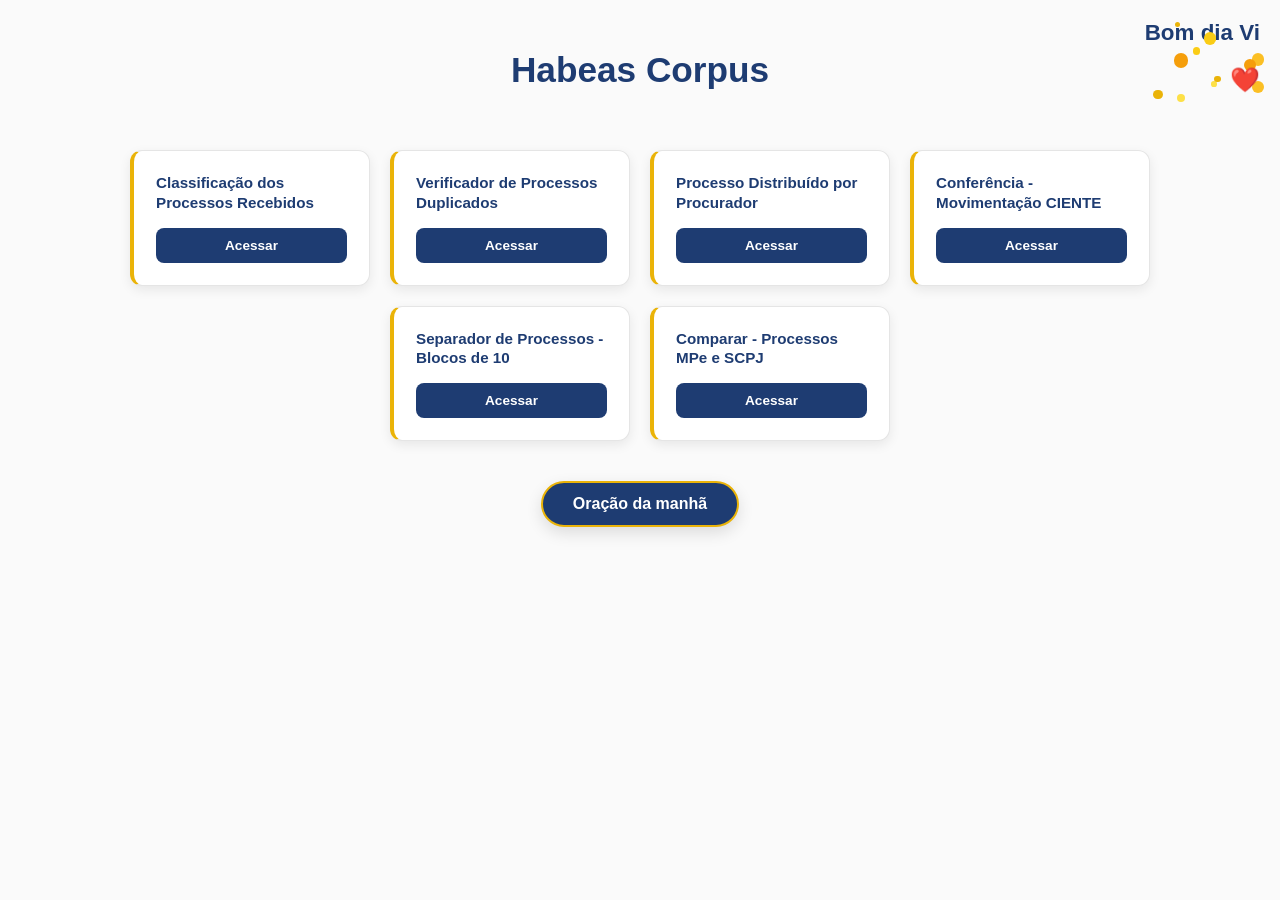
==== index.html @ 8ce51d02 "Update index.html" ====
<!DOCTYPE html>
<html lang="pt-BR">
<head>
  <meta charset="UTF-8">
  <title>Painel de Acesso Interno</title>
  <style>
    :root {
      --primary: #1e3c72;
      --primary-dark: #16305c;
      --accent: #eab308;
      --accent-light: #fde047;
      --muted: #6b7280;
      --bg-page: #fafafa;
      --bg-card: #ffffff;
      --border: #e5e5e5;
    }

    * { margin: 0; padding: 0; box-sizing: border-box; }

    body {
      font-family: 'Inter', -apple-system, BlinkMacSystemFont, 'Segoe UI', sans-serif;
      background: var(--bg-page);
      text-align: center;
      padding: 50px 20px;
      min-height: 100vh;
      color: #333;
    }

    h1 {
      cursor: pointer;
      position: relative;
      display: inline-block;
      font-size: 2.2rem;
      color: var(--primary);
      margin-bottom: 40px;
      font-weight: 700;
    }

    h1::after {
      content: " ";
      position: absolute;
      bottom: -8px;
      left: 0;
      width: 0%;
      height: 3px;
      background: var(--accent);
      transition: width 0.3s;
    }

    h1:hover::after { width: 100%; }

    /* Natalia */
    .natalia-container {
      position: fixed;
      top: 20px;
      right: 20px;
      z-index: 100;
      display: flex;
      flex-direction: column;
      align-items: flex-end;
      gap: 15px;
    }

    .natalia-flutuante {
      font-size: 1.4rem;
      font-weight: 700;
      color: var(--primary);
      animation: flutuar 3s ease-in-out infinite;
      opacity: 0;
      animation-fill-mode: forwards;
    }

    .estrelas {
      position: absolute;
      width: 100%;
      height: 100%;
      top: 0;
      left: 0;
    }

    .estrela {
      position: absolute;
      background-color: var(--accent);
      border-radius: 50%;
      animation: brilhar 2s infinite alternate;
    }

    .coracao {
      font-size: 1.5rem;
      animation: pulsar 1.5s ease-in-out infinite;
      margin-top: 5px;
      opacity: 0;
      animation-fill-mode: forwards;
    }

    /* Cards */
    .container {
      display: flex;
      flex-wrap: wrap;
      justify-content: center;
      gap: 20px;
      margin-top: 20px;
      perspective: 1000px;
      max-width: 1200px;
      margin-left: auto;
      margin-right: auto;
    }

    .card {
      background: var(--bg-card);
      padding: 22px;
      width: 240px;
      border-radius: 12px;
      box-shadow: 0 4px 12px rgba(0, 0, 0, 0.08);
      border: 1px solid var(--border);
      border-left: 4px solid var(--accent);
      transition: transform 0.3s, box-shadow 0.3s;
      opacity: 0;
      transform: translateY(30px);
      animation: aparecer 0.8s forwards;
      text-align: left;
    }

    .card:nth-child(1) { animation-delay: 0.2s; }
    .card:nth-child(2) { animation-delay: 0.4s; }
    .card:nth-child(3) { animation-delay: 0.6s; }

    .card:hover {
      transform: translateY(-8px);
      box-shadow: 0 12px 30px rgba(0, 0, 0, 0.15);
    }

    .card h3 {
      color: var(--primary);
      margin-bottom: 15px;
      font-size: 0.95rem;
      font-weight: 700;
      line-height: 1.3;
    }

    .card a {
      display: block;
      margin-top: 10px;
      text-decoration: none;
      color: #fff;
      background: var(--primary);
      padding: 10px;
      border-radius: 8px;
      transition: all 0.3s;
      font-weight: 600;
      font-size: 0.85rem;
      text-align: center;
    }

    .card a:hover {
      background: var(--accent);
      color: #1a1500;
      transform: scale(1.03);
    }

    /* Confetes */
    .confete {
      position: fixed;
      width: 10px;
      height: 10px;
      opacity: 0;
      z-index: 99;
      pointer-events: none;
    }

    /* Mensagem */
    .mensagem-especial {
      position: fixed;
      bottom: 30px;
      left: 50%;
      transform: translateX(-50%);
      background: #fff;
      padding: 15px 25px;
      border-radius: 10px;
      box-shadow: 0 5px 25px rgba(0, 0, 0, 0.15);
      font-size: 1.1rem;
      color: var(--primary);
      font-weight: 700;
      z-index: 100;
      border: 2px solid var(--accent);
      opacity: 0;
      transition: opacity 0.3s;
    }

    .mensagem-especial.mostrar {
      animation: mostrarMensagem 3s forwards;
    }

    /* Botão oração */
    .botao-oracao {
      display: inline-block;
      background: var(--primary);
      color: #fff;
      padding: 12px 30px;
      border-radius: 50px;
      font-size: 1rem;
      font-weight: 700;
      text-decoration: none;
      margin-top: 40px;
      border: 2px solid var(--accent);
      cursor: pointer;
      transition: all 0.3s;
      box-shadow: 0 6px 16px rgba(0, 0, 0, 0.12);
      position: relative;
      overflow: hidden;
      opacity: 0;
      animation: aparecerBotao 1s forwards;
      animation-delay: 1s;
    }

    .botao-oracao:hover {
      transform: translateY(-5px);
      box-shadow: 0 12px 25px rgba(0, 0, 0, 0.18);
      background: var(--primary-dark);
    }

    /* Modal oração */
    .modal-oracao {
      position: fixed;
      top: 0;
      left: 0;
      width: 100%;
      height: 100%;
      background: rgba(0, 0, 0, 0.7);
      display: flex;
      align-items: center;
      justify-content: center;
      z-index: 10000;
      padding: 20px;
      opacity: 0;
      animation: aparecerModal 0.5s forwards;
    }

    .conteudo-modal {
      background: var(--primary);
      color: var(--accent-light);
      padding: 40px;
      border-radius: 20px;
      max-width: 600px;
      border: 3px solid var(--accent);
      box-shadow: 0 20px 60px rgba(0, 0, 0, 0.4);
      text-align: center;
      transform: scale(0.9);
      animation: ampliarModal 0.5s forwards 0.3s;
    }

    @keyframes flutuar {
      0%, 100% { transform: translateY(0); opacity: 1; }
      50% { transform: translateY(-10px); opacity: 1; }
    }

    @keyframes brilhar {
      0% { opacity: 0.3; transform: scale(0.8); }
      100% { opacity: 1; transform: scale(1); }
    }

    @keyframes pulsar {
      0% { transform: scale(1); opacity: 1; }
      50% { transform: scale(1.2); opacity: 1; }
      100% { transform: scale(1); opacity: 1; }
    }

    @keyframes aparecer {
      0% { opacity: 0; transform: translateY(30px); }
      100% { opacity: 1; transform: translateY(0); }
    }

    @keyframes aparecerBotao {
      0% { opacity: 0; transform: translateY(30px); }
      100% { opacity: 1; transform: translateY(0); }
    }

    @keyframes mostrarMensagem {
      0% { opacity: 0; transform: translateX(-50%) translateY(20px); }
      15% { opacity: 1; transform: translateX(-50%) translateY(0); }
      85% { opacity: 1; transform: translateX(-50%) translateY(0); }
      100% { opacity: 0; transform: translateX(-50%) translateY(20px); }
    }

    @keyframes voarConfete {
      0% { opacity: 1; transform: translateY(0) rotate(0deg); }
      100% { opacity: 0; transform: translateY(100vh) rotate(360deg); }
    }

    @keyframes aparecerModal {
      0% { opacity: 0; }
      100% { opacity: 1; }
    }

    @keyframes ampliarModal {
      0% { transform: scale(0.9); }
      100% { transform: scale(1); }
    }

    @keyframes cairPoeiraDourada {
      0% { transform: translateY(-100px) rotate(0deg); opacity: 0; }
      10% { opacity: 1; }
      100% { transform: translateY(100vh) rotate(360deg); opacity: 0; }
    }

    @media (max-width: 768px) {
      h1 { font-size: 1.6rem; }
      .card { width: 100%; max-width: 320px; }
    }
  </style>
</head>
<body>
  <div class="natalia-container">
    <div class="natalia-flutuante">Bom dia Vidaaa!</div>
    <div class="estrelas" id="estrelas"></div>
    <div class="coracao">❤️</div>
  </div>

  <h1 onclick="toggleExtrair()">Habeas Corpus</h1>

  <div class="container">

    <div class="card">
      <h3>Classificação dos Processos Recebidos</h3>
      <a href="recebidos-atualizados-cancelados.html" target="_blank">Acessar</a>
    </div>

    <div class="card">
      <h3>Verificador de Processos Duplicados</h3>
      <a href="duplicados.html" target="_blank">Acessar</a>
    </div>

    <div class="card">
      <h3>Processo Distribuído por Procurador</h3>
      <a href="distribuicao-por-pj.html" target="_blank">Acessar</a>
    </div>

    <div class="card">
      <h3>Conferência - Movimentação CIENTE</h3>
      <a href="separador-ciente.html" target="_blank">Acessar</a>
    </div>

    <div class="card">
      <h3>Separador de Processos - Blocos de 10</h3>
      <a href="blocos10.html" target="_blank">Acessar</a>
    </div>

    <div class="card">
      <h3>Comparar - Processos MPe e SCPJ</h3>
      <a href="Comparar-MPe-e-SCPJ.html" target="_blank">Acessar</a>
    </div>

  </div>

  <div id="mensagemDia" class="mensagem-especial">Tenha um dia Iluminado ✨</div>

  <button class="botao-oracao" onclick="fazerOracao()">
    Oração da manhã
  </button>

  <script>
    function toggleExtrair() {
      mostrarMensagemDia();
      criarConfetes();
    }

    function mostrarMensagemDia() {
      const mensagem = document.getElementById("mensagemDia");
      mensagem.classList.remove("mostrar");
      void mensagem.offsetWidth;
      mensagem.classList.add("mostrar");
      setTimeout(() => {
        mensagem.classList.remove("mostrar");
      }, 3000);
    }

    function criarEstrelasNatalia() {
      const estrelasContainer = document.getElementById('estrelas');
      const cores = ['#eab308', '#fbbf24', '#f59e0b', '#fde047', '#facc15'];

      for (let i = 0; i < 12; i++) {
        const estrela = document.createElement('div');
        estrela.classList.add('estrela');
        estrela.style.left = `${Math.random() * 100}%`;
        estrela.style.top = `${Math.random() * 100}%`;
        const tamanho = Math.random() * 10 + 5;
        estrela.style.width = `${tamanho}px`;
        estrela.style.height = `${tamanho}px`;
        estrela.style.backgroundColor = cores[Math.floor(Math.random() * cores.length)];
        estrela.style.animationDelay = `${Math.random() * 2}s`;
        estrelasContainer.appendChild(estrela);
      }
    }

    function criarConfetes() {
      const cores = ['#eab308', '#fbbf24', '#f59e0b', '#fde047', '#1e3c72', '#2a5298'];

      for (let i = 0; i < 50; i++) {
        const confete = document.createElement('div');
        confete.classList.add('confete');
        const posX = Math.random() * window.innerWidth;
        const cor = cores[Math.floor(Math.random() * cores.length)];
        const tamanho = Math.random() * 10 + 5;
        const duracao = Math.random() * 3 + 2;
        const atraso = Math.random() * 0.5;
        const forma = Math.random() > 0.5 ? '50%' : '0';

        confete.style.left = `${posX}px`;
        confete.style.top = `-20px`;
        confete.style.backgroundColor = cor;
        confete.style.width = `${tamanho}px`;
        confete.style.height = `${tamanho}px`;
        confete.style.borderRadius = forma;
        confete.style.animation = `voarConfete ${duracao}s ease-in ${atraso}s forwards`;

        document.body.appendChild(confete);
        setTimeout(() => confete.remove(), (duracao + atraso) * 1000);
      }
    }

    function entradaNatalia() {
      const nome = document.querySelector('.natalia-flutuante');
      let texto = nome.textContent;
      nome.textContent = '';
      let i = 0;
      const digitar = setInterval(() => {
        if (i < texto.length) {
          nome.textContent += texto.charAt(i);
          i++;
        } else {
          clearInterval(digitar);
        }
      }, 100);
    }

    function fazerOracao() {
      const oracao = `Senhor Deus Todo-Poderoso,

Em nome de Jesus Cristo, clamo pela proteção do Salmo 91.
Cobre-me com Tuas asas poderosas,
Guarda-me em todos os meus caminhos,
Livra-me de todo mal e perigo.

Que Teus anjos me sustentem em suas mãos,
E que em Ti eu encontre meu refúgio e fortaleza.
Amém.`;

      const modal = document.createElement('div');
      modal.className = 'modal-oracao';

      const conteudoModal = document.createElement('div');
      conteudoModal.className = 'conteudo-modal';

      conteudoModal.innerHTML = `
        <h2 style="color: #fde047; margin-bottom: 30px;">Oração da manhã</h2>
        <div style="white-space: pre-line; font-size: 1.1rem; line-height: 1.6; margin-bottom: 30px; text-align: left;">${oracao}</div>
        <button onclick="fecharOracao()" style="
          background: #eab308;
          color: #1a1500;
          border: none;
          padding: 12px 30px;
          border-radius: 50px;
          font-size: 1rem;
          font-weight: bold;
          cursor: pointer;
          transition: all 0.3s;
        ">Amém</button>
      `;

      modal.appendChild(conteudoModal);
      document.body.appendChild(modal);

      for (let i = 0; i < 30; i++) {
        setTimeout(() => criarParticulaDourada(modal), i * 50);
      }
    }

    function fecharOracao() {
      const modal = document.querySelector('.modal-oracao');
      if (modal) modal.remove();
    }

    function criarParticulaDourada(container) {
      const particula = document.createElement('div');
      particula.style.position = 'absolute';
      particula.style.width = '8px';
      particula.style.height = '8px';
      particula.style.background = '#eab308';
      particula.style.borderRadius = '50%';
      particula.style.left = `${Math.random() * 100}%`;
      particula.style.top = '0';
      particula.style.animation = `cairPoeiraDourada ${Math.random() * 2 + 1}s linear forwards`;
      particula.style.boxShadow = '0 0 10px #eab308';
      container.appendChild(particula);
      setTimeout(() => { if (particula.parentNode) particula.remove(); }, 2000);
    }

    document.addEventListener('DOMContentLoaded', function() {
      criarEstrelasNatalia();
      entradaNatalia();
      setTimeout(criarConfetes, 1000);
    });
  </script>
</body>
</html>
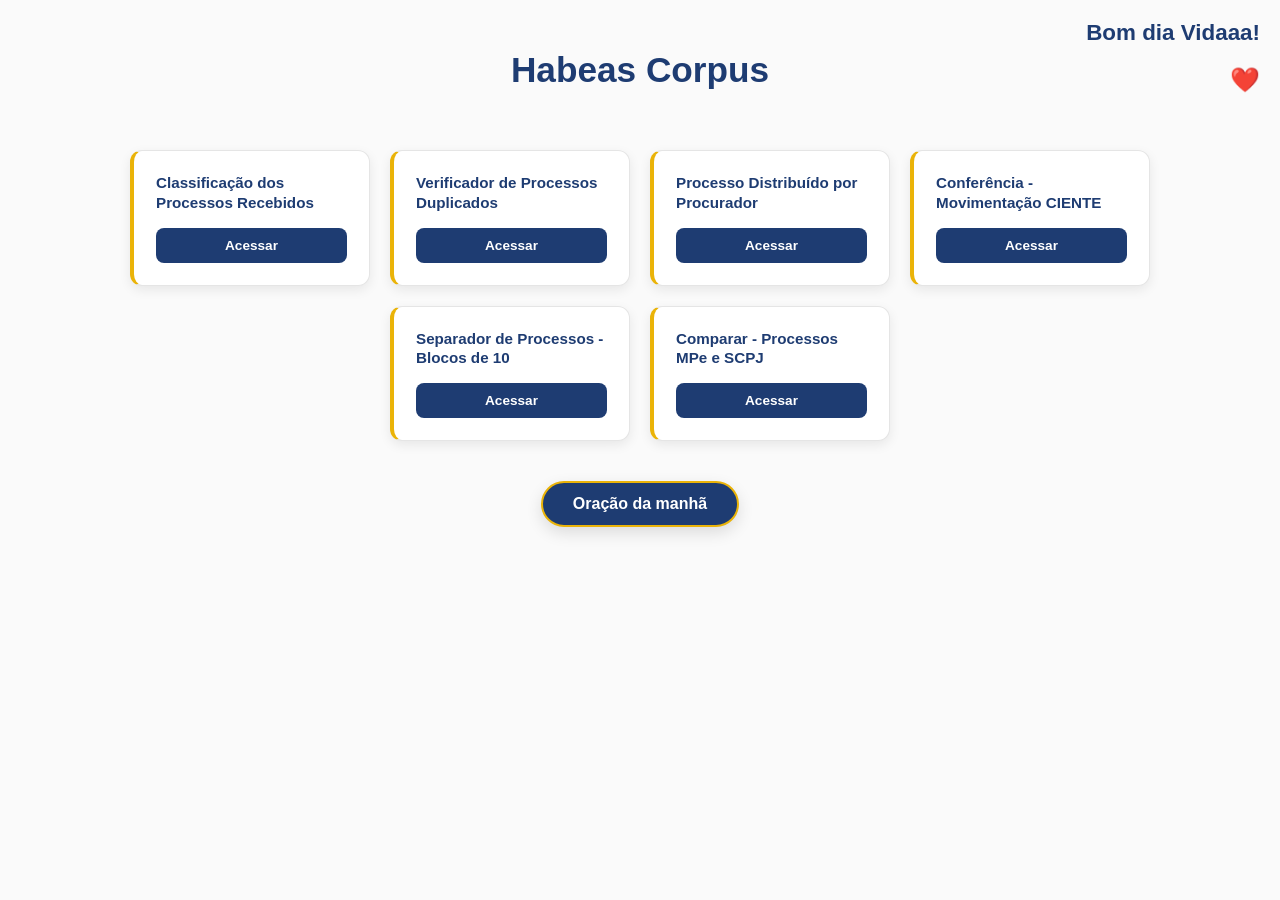
==== commit c58089d1: "Update index.html" ====
--- a/index.html
+++ b/index.html
@@ -432,7 +432,7 @@
         }
       }, 100);
     }
-
+/*
     function fazerOracao() {
       const oracao = `Senhor Deus Todo-Poderoso,
 
@@ -473,6 +473,7 @@
       for (let i = 0; i < 30; i++) {
         setTimeout(() => criarParticulaDourada(modal), i * 50);
       }
+      
     }
 
     function fecharOracao() {
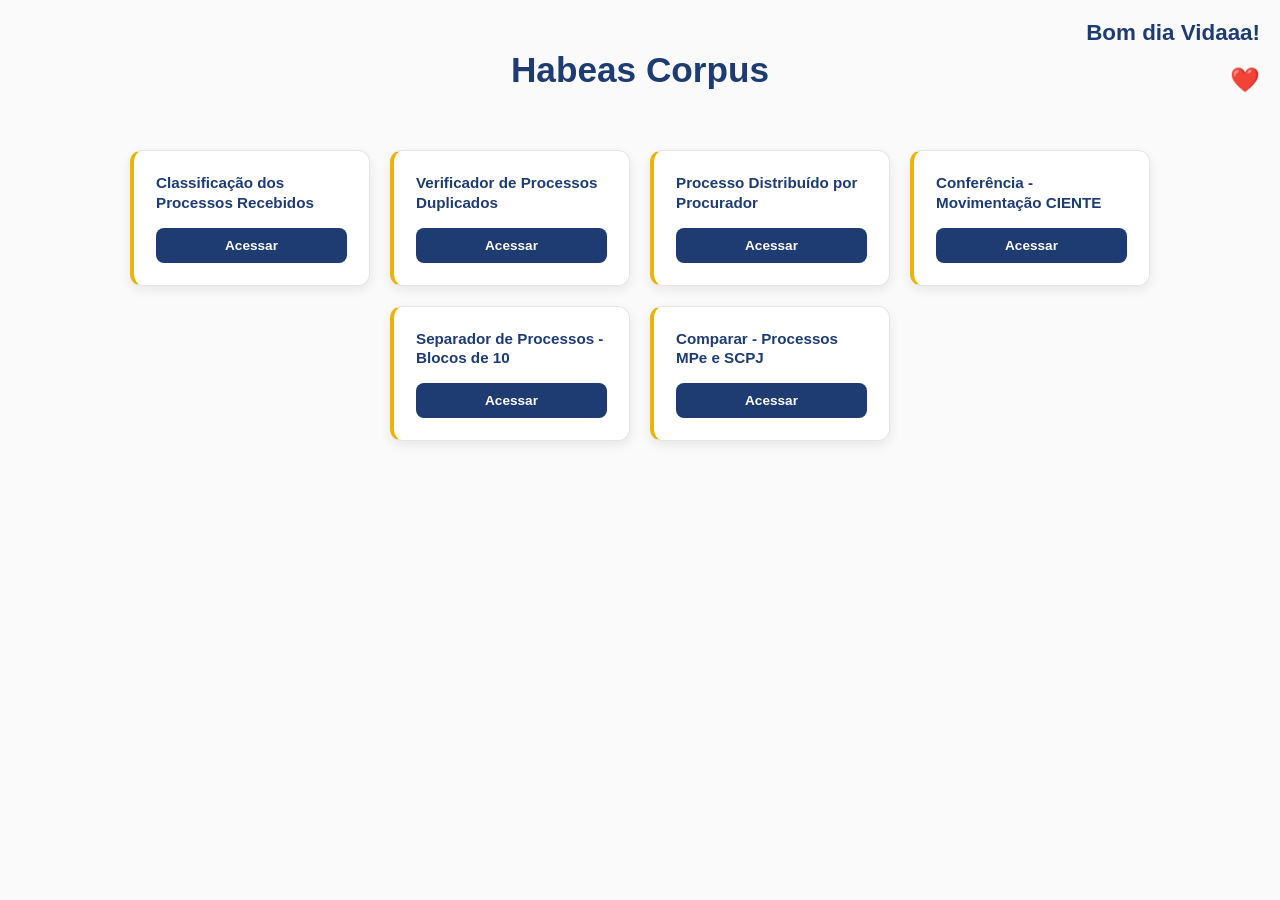
==== commit 26a0a961: "Update index.html" ====
--- a/index.html
+++ b/index.html
@@ -353,11 +353,12 @@
   </div>
 
   <div id="mensagemDia" class="mensagem-especial">Tenha um dia Iluminado ✨</div>
-
+<!-- 
   <button class="botao-oracao" onclick="fazerOracao()">
     Oração da manhã
   </button>
-
+-->
+  
   <script>
     function toggleExtrair() {
       mostrarMensagemDia();
@@ -473,7 +474,7 @@
       for (let i = 0; i < 30; i++) {
         setTimeout(() => criarParticulaDourada(modal), i * 50);
       }
-      
+      */
     }
 
     function fecharOracao() {
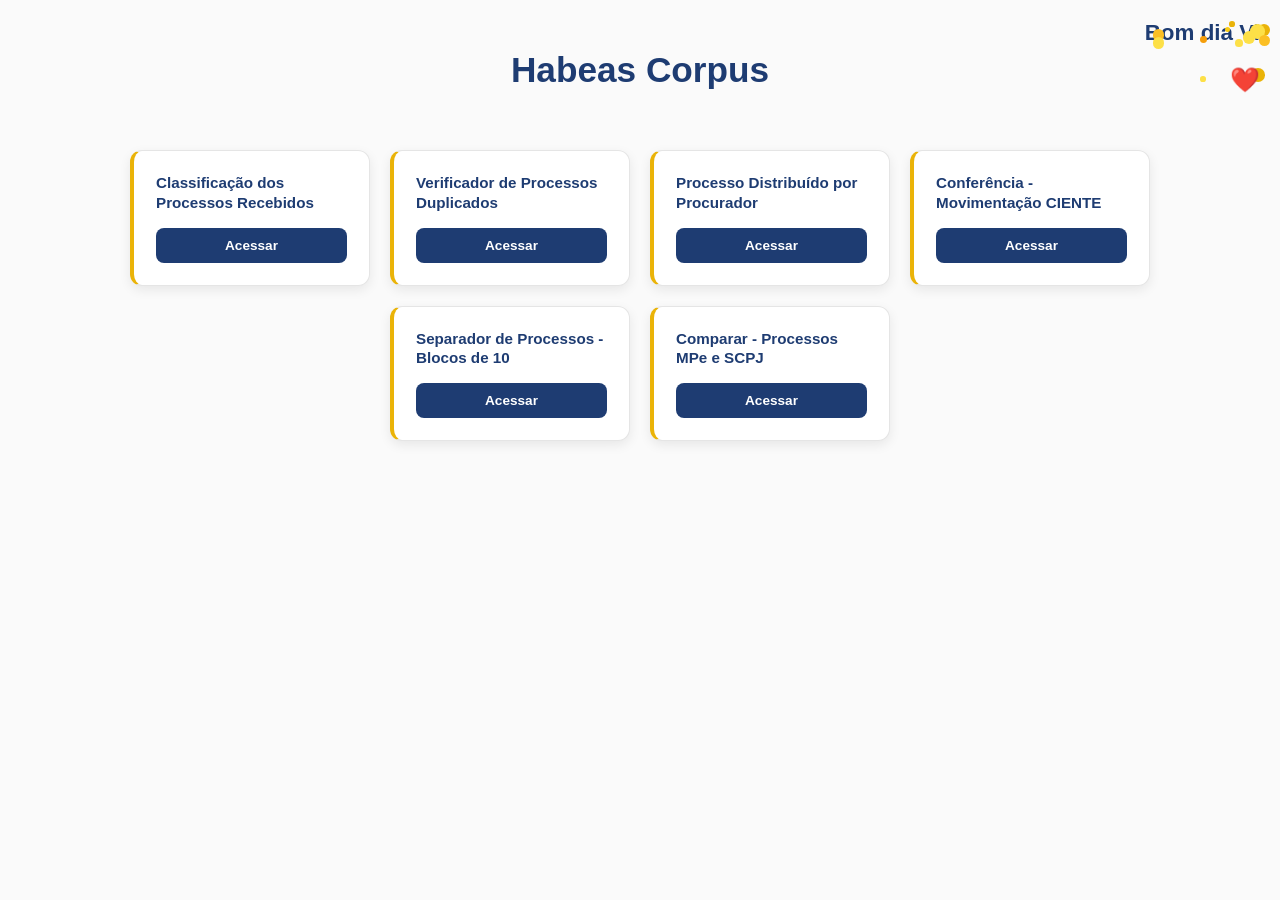
==== commit 243d4b6d: "Update index.html" ====
--- a/index.html
+++ b/index.html
@@ -49,7 +49,6 @@
 
     h1:hover::after { width: 100%; }
 
-    /* Natalia */
     .natalia-container {
       position: fixed;
       top: 20px;
@@ -93,7 +92,6 @@
       animation-fill-mode: forwards;
     }
 
-    /* Cards */
     .container {
       display: flex;
       flex-wrap: wrap;
@@ -158,7 +156,6 @@
       transform: scale(1.03);
     }
 
-    /* Confetes */
     .confete {
       position: fixed;
       width: 10px;
@@ -168,7 +165,6 @@
       pointer-events: none;
     }
 
-    /* Mensagem */
     .mensagem-especial {
       position: fixed;
       bottom: 30px;
@@ -191,64 +187,6 @@
       animation: mostrarMensagem 3s forwards;
     }
 
-    /* Botão oração */
-    .botao-oracao {
-      display: inline-block;
-      background: var(--primary);
-      color: #fff;
-      padding: 12px 30px;
-      border-radius: 50px;
-      font-size: 1rem;
-      font-weight: 700;
-      text-decoration: none;
-      margin-top: 40px;
-      border: 2px solid var(--accent);
-      cursor: pointer;
-      transition: all 0.3s;
-      box-shadow: 0 6px 16px rgba(0, 0, 0, 0.12);
-      position: relative;
-      overflow: hidden;
-      opacity: 0;
-      animation: aparecerBotao 1s forwards;
-      animation-delay: 1s;
-    }
-
-    .botao-oracao:hover {
-      transform: translateY(-5px);
-      box-shadow: 0 12px 25px rgba(0, 0, 0, 0.18);
-      background: var(--primary-dark);
-    }
-
-    /* Modal oração */
-    .modal-oracao {
-      position: fixed;
-      top: 0;
-      left: 0;
-      width: 100%;
-      height: 100%;
-      background: rgba(0, 0, 0, 0.7);
-      display: flex;
-      align-items: center;
-      justify-content: center;
-      z-index: 10000;
-      padding: 20px;
-      opacity: 0;
-      animation: aparecerModal 0.5s forwards;
-    }
-
-    .conteudo-modal {
-      background: var(--primary);
-      color: var(--accent-light);
-      padding: 40px;
-      border-radius: 20px;
-      max-width: 600px;
-      border: 3px solid var(--accent);
-      box-shadow: 0 20px 60px rgba(0, 0, 0, 0.4);
-      text-align: center;
-      transform: scale(0.9);
-      animation: ampliarModal 0.5s forwards 0.3s;
-    }
-
     @keyframes flutuar {
       0%, 100% { transform: translateY(0); opacity: 1; }
       50% { transform: translateY(-10px); opacity: 1; }
@@ -266,11 +204,6 @@
     }
 
     @keyframes aparecer {
-      0% { opacity: 0; transform: translateY(30px); }
-      100% { opacity: 1; transform: translateY(0); }
-    }
-
-    @keyframes aparecerBotao {
       0% { opacity: 0; transform: translateY(30px); }
       100% { opacity: 1; transform: translateY(0); }
     }
@@ -285,22 +218,6 @@
     @keyframes voarConfete {
       0% { opacity: 1; transform: translateY(0) rotate(0deg); }
       100% { opacity: 0; transform: translateY(100vh) rotate(360deg); }
-    }
-
-    @keyframes aparecerModal {
-      0% { opacity: 0; }
-      100% { opacity: 1; }
-    }
-
-    @keyframes ampliarModal {
-      0% { transform: scale(0.9); }
-      100% { transform: scale(1); }
-    }
-
-    @keyframes cairPoeiraDourada {
-      0% { transform: translateY(-100px) rotate(0deg); opacity: 0; }
-      10% { opacity: 1; }
-      100% { transform: translateY(100vh) rotate(360deg); opacity: 0; }
     }
 
     @media (max-width: 768px) {
@@ -353,12 +270,7 @@
   </div>
 
   <div id="mensagemDia" class="mensagem-especial">Tenha um dia Iluminado ✨</div>
-<!-- 
-  <button class="botao-oracao" onclick="fazerOracao()">
-    Oração da manhã
-  </button>
--->
-  
+
   <script>
     function toggleExtrair() {
       mostrarMensagemDia();
@@ -433,69 +345,6 @@
         }
       }, 100);
     }
-/*
-    function fazerOracao() {
-      const oracao = `Senhor Deus Todo-Poderoso,
-
-Em nome de Jesus Cristo, clamo pela proteção do Salmo 91.
-Cobre-me com Tuas asas poderosas,
-Guarda-me em todos os meus caminhos,
-Livra-me de todo mal e perigo.
-
-Que Teus anjos me sustentem em suas mãos,
-E que em Ti eu encontre meu refúgio e fortaleza.
-Amém.`;
-
-      const modal = document.createElement('div');
-      modal.className = 'modal-oracao';
-
-      const conteudoModal = document.createElement('div');
-      conteudoModal.className = 'conteudo-modal';
-
-      conteudoModal.innerHTML = `
-        <h2 style="color: #fde047; margin-bottom: 30px;">Oração da manhã</h2>
-        <div style="white-space: pre-line; font-size: 1.1rem; line-height: 1.6; margin-bottom: 30px; text-align: left;">${oracao}</div>
-        <button onclick="fecharOracao()" style="
-          background: #eab308;
-          color: #1a1500;
-          border: none;
-          padding: 12px 30px;
-          border-radius: 50px;
-          font-size: 1rem;
-          font-weight: bold;
-          cursor: pointer;
-          transition: all 0.3s;
-        ">Amém</button>
-      `;
-
-      modal.appendChild(conteudoModal);
-      document.body.appendChild(modal);
-
-      for (let i = 0; i < 30; i++) {
-        setTimeout(() => criarParticulaDourada(modal), i * 50);
-      }
-      */
-    }
-
-    function fecharOracao() {
-      const modal = document.querySelector('.modal-oracao');
-      if (modal) modal.remove();
-    }
-
-    function criarParticulaDourada(container) {
-      const particula = document.createElement('div');
-      particula.style.position = 'absolute';
-      particula.style.width = '8px';
-      particula.style.height = '8px';
-      particula.style.background = '#eab308';
-      particula.style.borderRadius = '50%';
-      particula.style.left = `${Math.random() * 100}%`;
-      particula.style.top = '0';
-      particula.style.animation = `cairPoeiraDourada ${Math.random() * 2 + 1}s linear forwards`;
-      particula.style.boxShadow = '0 0 10px #eab308';
-      container.appendChild(particula);
-      setTimeout(() => { if (particula.parentNode) particula.remove(); }, 2000);
-    }
 
     document.addEventListener('DOMContentLoaded', function() {
       criarEstrelasNatalia();
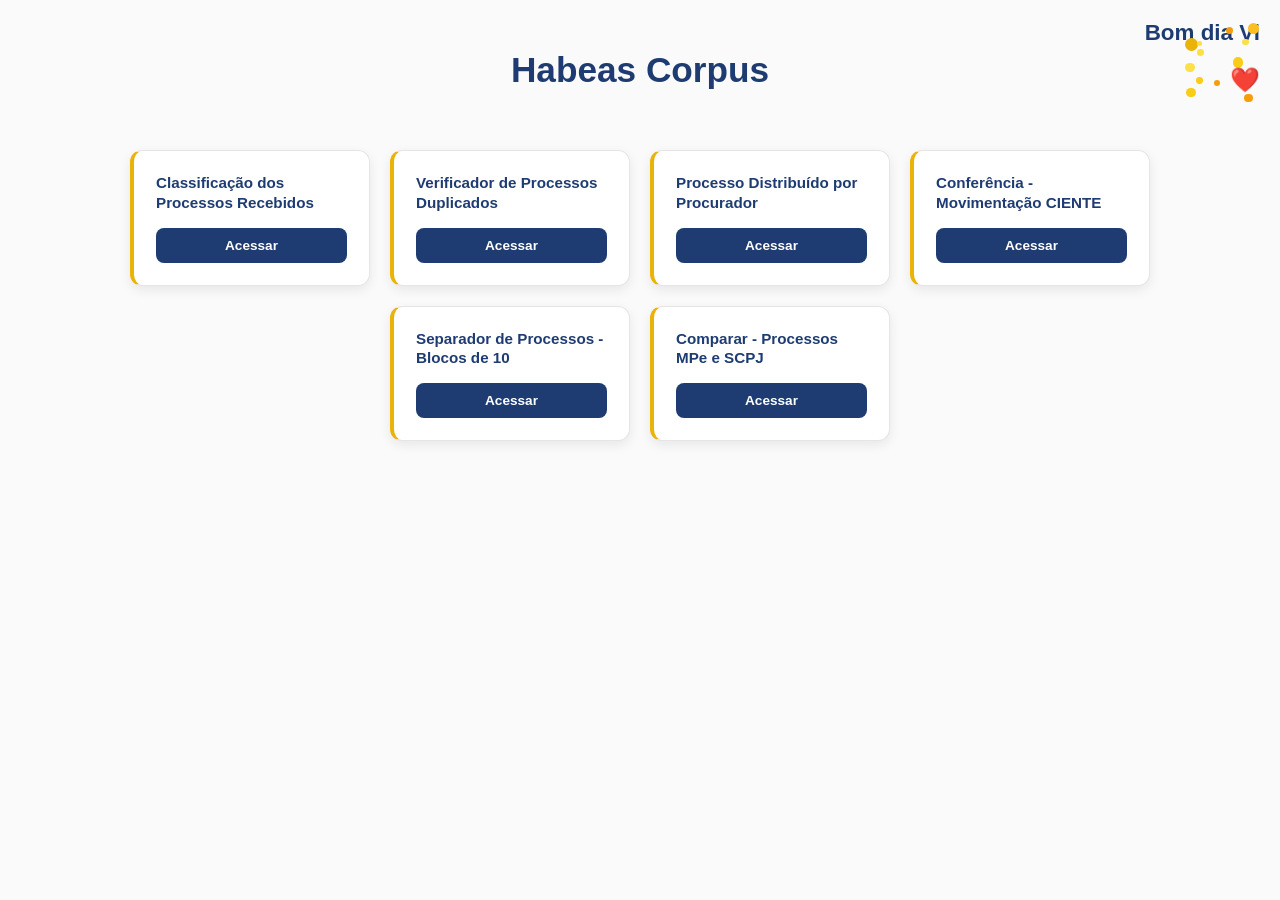
==== commit 4cdcc415: "Update index.html" ====
--- a/index.html
+++ b/index.html
@@ -187,6 +187,64 @@
       animation: mostrarMensagem 3s forwards;
     }
 
+    /* Botão oração - oculto
+    .botao-oracao {
+      display: inline-block;
+      background: var(--primary);
+      color: #fff;
+      padding: 12px 30px;
+      border-radius: 50px;
+      font-size: 1rem;
+      font-weight: 700;
+      text-decoration: none;
+      margin-top: 40px;
+      border: 2px solid var(--accent);
+      cursor: pointer;
+      transition: all 0.3s;
+      box-shadow: 0 6px 16px rgba(0, 0, 0, 0.12);
+      position: relative;
+      overflow: hidden;
+      opacity: 0;
+      animation: aparecerBotao 1s forwards;
+      animation-delay: 1s;
+    }
+
+    .botao-oracao:hover {
+      transform: translateY(-5px);
+      box-shadow: 0 12px 25px rgba(0, 0, 0, 0.18);
+      background: var(--primary-dark);
+    }
+
+    .modal-oracao {
+      position: fixed;
+      top: 0;
+      left: 0;
+      width: 100%;
+      height: 100%;
+      background: rgba(0, 0, 0, 0.7);
+      display: flex;
+      align-items: center;
+      justify-content: center;
+      z-index: 10000;
+      padding: 20px;
+      opacity: 0;
+      animation: aparecerModal 0.5s forwards;
+    }
+
+    .conteudo-modal {
+      background: var(--primary);
+      color: var(--accent-light);
+      padding: 40px;
+      border-radius: 20px;
+      max-width: 600px;
+      border: 3px solid var(--accent);
+      box-shadow: 0 20px 60px rgba(0, 0, 0, 0.4);
+      text-align: center;
+      transform: scale(0.9);
+      animation: ampliarModal 0.5s forwards 0.3s;
+    }
+    */
+
     @keyframes flutuar {
       0%, 100% { transform: translateY(0); opacity: 1; }
       50% { transform: translateY(-10px); opacity: 1; }
@@ -204,6 +262,11 @@
     }
 
     @keyframes aparecer {
+      0% { opacity: 0; transform: translateY(30px); }
+      100% { opacity: 1; transform: translateY(0); }
+    }
+
+    @keyframes aparecerBotao {
       0% { opacity: 0; transform: translateY(30px); }
       100% { opacity: 1; transform: translateY(0); }
     }
@@ -218,6 +281,22 @@
     @keyframes voarConfete {
       0% { opacity: 1; transform: translateY(0) rotate(0deg); }
       100% { opacity: 0; transform: translateY(100vh) rotate(360deg); }
+    }
+
+    @keyframes aparecerModal {
+      0% { opacity: 0; }
+      100% { opacity: 1; }
+    }
+
+    @keyframes ampliarModal {
+      0% { transform: scale(0.9); }
+      100% { transform: scale(1); }
+    }
+
+    @keyframes cairPoeiraDourada {
+      0% { transform: translateY(-100px) rotate(0deg); opacity: 0; }
+      10% { opacity: 1; }
+      100% { transform: translateY(100vh) rotate(360deg); opacity: 0; }
     }
 
     @media (max-width: 768px) {
@@ -270,6 +349,12 @@
   </div>
 
   <div id="mensagemDia" class="mensagem-especial">Tenha um dia Iluminado ✨</div>
+
+  <!-- Botão Oração da manhã - oculto
+  <button class="botao-oracao" onclick="fazerOracao()">
+    Oração da manhã
+  </button>
+  -->
 
   <script>
     function toggleExtrair() {
@@ -346,6 +431,70 @@
       }, 100);
     }
 
+    /* Função Oração da manhã - oculta
+    function fazerOracao() {
+      const oracao = `Senhor Deus Todo-Poderoso,
+
+Em nome de Jesus Cristo, clamo pela proteção do Salmo 91.
+Cobre-me com Tuas asas poderosas,
+Guarda-me em todos os meus caminhos,
+Livra-me de todo mal e perigo.
+
+Que Teus anjos me sustentem em suas mãos,
+E que em Ti eu encontre meu refúgio e fortaleza.
+Amém.`;
+
+      const modal = document.createElement('div');
+      modal.className = 'modal-oracao';
+
+      const conteudoModal = document.createElement('div');
+      conteudoModal.className = 'conteudo-modal';
+
+      conteudoModal.innerHTML = `
+        <h2 style="color: #fde047; margin-bottom: 30px;">Oração da manhã</h2>
+        <div style="white-space: pre-line; font-size: 1.1rem; line-height: 1.6; margin-bottom: 30px; text-align: left;">${oracao}</div>
+        <button onclick="fecharOracao()" style="
+          background: #eab308;
+          color: #1a1500;
+          border: none;
+          padding: 12px 30px;
+          border-radius: 50px;
+          font-size: 1rem;
+          font-weight: bold;
+          cursor: pointer;
+          transition: all 0.3s;
+        ">Amém</button>
+      `;
+
+      modal.appendChild(conteudoModal);
+      document.body.appendChild(modal);
+
+      for (let i = 0; i < 30; i++) {
+        setTimeout(() => criarParticulaDourada(modal), i * 50);
+      }
+    }
+
+    function fecharOracao() {
+      const modal = document.querySelector('.modal-oracao');
+      if (modal) modal.remove();
+    }
+
+    function criarParticulaDourada(container) {
+      const particula = document.createElement('div');
+      particula.style.position = 'absolute';
+      particula.style.width = '8px';
+      particula.style.height = '8px';
+      particula.style.background = '#eab308';
+      particula.style.borderRadius = '50%';
+      particula.style.left = `${Math.random() * 100}%`;
+      particula.style.top = '0';
+      particula.style.animation = `cairPoeiraDourada ${Math.random() * 2 + 1}s linear forwards`;
+      particula.style.boxShadow = '0 0 10px #eab308';
+      container.appendChild(particula);
+      setTimeout(() => { if (particula.parentNode) particula.remove(); }, 2000);
+    }
+    */
+
     document.addEventListener('DOMContentLoaded', function() {
       criarEstrelasNatalia();
       entradaNatalia();
